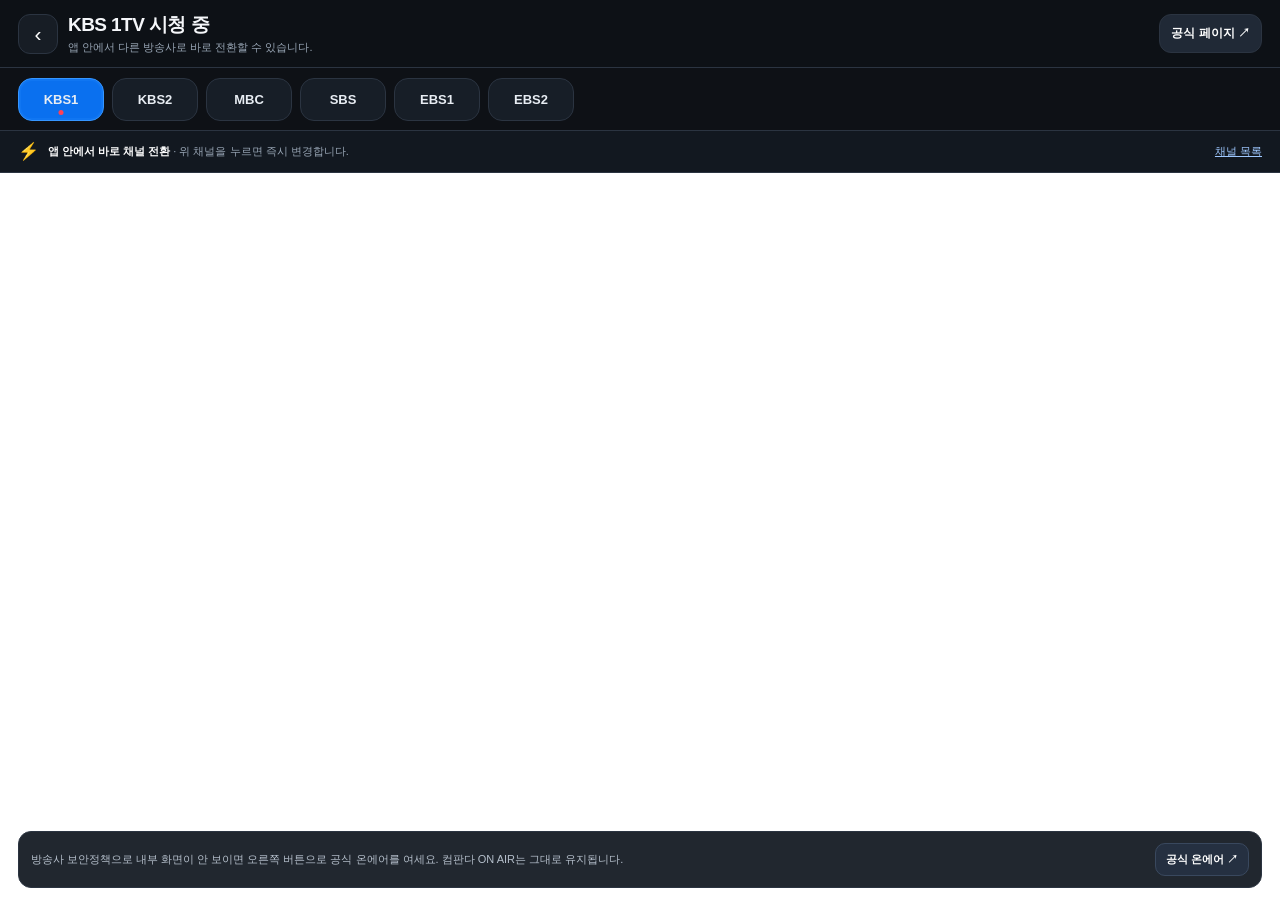
==== viewer.html @ 3d15b728 "Add persistent in-app channel switcher viewer" ====
<!doctype html>
<html lang="ko">
<head>
  <meta charset="utf-8">
  <meta name="viewport" content="width=device-width,initial-scale=1,maximum-scale=5,viewport-fit=cover">
  <meta name="theme-color" content="#0e1116">
  <meta name="apple-mobile-web-app-capable" content="yes">
  <meta name="apple-mobile-web-app-status-bar-style" content="black-translucent">
  <meta name="apple-mobile-web-app-title" content="컴판다 온에어">
  <link rel="apple-touch-icon" href="./icon-180.png">
  <link rel="manifest" href="./manifest.webmanifest">
  <title>컴판다 ON AIR 시청</title>
  <style>
    :root{color-scheme:dark;--bg:#0e1116;--panel:#141a22;--card:#171c24;--line:#2b3441;--txt:#f5f7fa;--muted:#98a5b4;--accent:#ff4255;--safe-t:env(safe-area-inset-top,0px);--safe-r:env(safe-area-inset-right,0px);--safe-b:env(safe-area-inset-bottom,0px);--safe-l:env(safe-area-inset-left,0px)}
    *{box-sizing:border-box;-webkit-tap-highlight-color:transparent}
    html,body{margin:0;width:100%;height:100%;background:var(--bg);color:var(--txt);font-family:-apple-system,BlinkMacSystemFont,"Segoe UI",Roboto,"Noto Sans KR",sans-serif;overflow:hidden}
    body{padding:var(--safe-t) var(--safe-r) var(--safe-b) var(--safe-l)}
    button,a{touch-action:manipulation;font:inherit}
    .app{height:100%;display:grid;grid-template-rows:auto auto auto minmax(0,1fr);background:var(--bg)}
    .topbar{display:flex;align-items:center;gap:10px;padding:10px 12px 8px;border-bottom:1px solid var(--line);background:rgba(14,17,22,.97)}
    .back{width:40px;height:40px;border:1px solid var(--line);border-radius:12px;background:#171d25;color:#fff;font-size:21px;display:grid;place-items:center;text-decoration:none;flex:0 0 auto}
    .titles{min-width:0;flex:1}.title{font-size:17px;font-weight:900;letter-spacing:-.03em;white-space:nowrap;overflow:hidden;text-overflow:ellipsis}.status{font-size:11px;color:var(--muted);margin-top:2px;white-space:nowrap;overflow:hidden;text-overflow:ellipsis}
    .external{flex:0 0 auto;text-decoration:none;color:#fff;background:#202936;border:1px solid var(--line);border-radius:12px;padding:10px 11px;font-size:12px;font-weight:850;white-space:nowrap}
    .channels{display:flex;gap:8px;overflow-x:auto;scrollbar-width:none;padding:10px 10px 9px;background:var(--bg);border-bottom:1px solid var(--line);overscroll-behavior-x:contain}.channels::-webkit-scrollbar{display:none}
    .channel{flex:0 0 auto;min-width:69px;height:43px;border:1px solid var(--line);border-radius:14px;background:#171e27;color:#e8edf3;font-size:13px;font-weight:900;padding:0 13px;position:relative}.channel.active{background:#0a70ef;border-color:#3696ff;box-shadow:0 0 0 2px rgba(54,150,255,.16) inset}.channel.active:after{content:"";position:absolute;left:50%;bottom:5px;width:5px;height:5px;border-radius:50%;background:#ff4055;transform:translateX(-50%)}
    .helper{display:flex;align-items:center;gap:9px;padding:8px 12px;background:#121820;border-bottom:1px solid var(--line);font-size:11px;color:var(--muted)}.helper b{color:#fff}.bolt{font-size:17px;color:#4ea2ff}.fallback{margin-left:auto;border:0;background:none;color:#9fc8ff;text-decoration:underline;font-size:11px;padding:5px 0;white-space:nowrap}
    .frame-wrap{position:relative;min-height:0;background:#080a0d}.frame-wrap iframe{width:100%;height:100%;border:0;background:white;display:block}.loading{position:absolute;inset:0;display:grid;place-items:center;background:#0d1117;color:var(--muted);font-size:13px;z-index:2;pointer-events:none}.loading.hide{display:none}
    .blocked{position:absolute;left:12px;right:12px;bottom:12px;padding:11px 12px;border-radius:13px;background:rgba(20,26,34,.94);border:1px solid var(--line);display:flex;align-items:center;gap:9px;z-index:3}.blocked span{font-size:11px;color:#b6c0cc;line-height:1.35;flex:1}.blocked a{color:#fff;background:#253041;border:1px solid #39485e;border-radius:10px;padding:8px 10px;text-decoration:none;font-size:11px;font-weight:850;white-space:nowrap}
    @media(min-width:700px){.topbar{padding:12px 18px}.channels{padding-left:18px;padding-right:18px}.helper{padding-left:18px;padding-right:18px}.channel{min-width:86px}.title{font-size:19px}.blocked{left:18px;right:18px}}
    @media(orientation:landscape) and (max-height:560px){.topbar{padding-top:6px;padding-bottom:6px}.back{width:36px;height:36px}.external{padding:8px 10px}.channels{padding-top:6px;padding-bottom:6px}.channel{height:36px;border-radius:11px}.helper{padding-top:5px;padding-bottom:5px}}
  </style>
</head>
<body>
  <main class="app">
    <header class="topbar">
      <a class="back" href="./index.html" aria-label="홈으로">‹</a>
      <div class="titles"><div id="title" class="title">KBS 1TV 시청 중</div><div id="status" class="status">앱 안에서 다른 방송사로 바로 전환할 수 있습니다.</div></div>
      <a id="external" class="external" href="#" target="compandaOfficialLive" rel="noopener">공식 페이지 ↗</a>
    </header>

    <nav id="channels" class="channels" aria-label="채널 전환">
      <button class="channel" data-id="kbs1">KBS1</button>
      <button class="channel" data-id="kbs2">KBS2</button>
      <button class="channel" data-id="mbc">MBC</button>
      <button class="channel" data-id="sbs">SBS</button>
      <button class="channel" data-id="ebs1">EBS1</button>
      <button class="channel" data-id="ebs2">EBS2</button>
    </nav>

    <div class="helper"><span class="bolt">⚡</span><span><b>앱 안에서 바로 채널 전환</b> · 위 채널을 누르면 즉시 변경합니다.</span><button id="homeBtn" class="fallback" type="button">채널 목록</button></div>

    <section class="frame-wrap">
      <div id="loading" class="loading">공식 온에어 페이지 불러오는 중…</div>
      <iframe id="viewer" title="방송사 공식 온에어" allow="autoplay; fullscreen; picture-in-picture" referrerpolicy="strict-origin-when-cross-origin"></iframe>
      <div class="blocked"><span>방송사 보안정책으로 내부 화면이 안 보이면 오른쪽 버튼으로 공식 온에어를 여세요. 컴판다 ON AIR는 그대로 유지됩니다.</span><a id="blockedExternal" href="#" target="compandaOfficialLive" rel="noopener">공식 온에어 ↗</a></div>
    </section>
  </main>
<script>
const CHANNELS={
  kbs1:{name:'KBS 1TV',url:'https://onair.kbs.co.kr/index.html?sname=onair&stype=live&ch_code=11&ch_type=globalList'},
  kbs2:{name:'KBS 2TV',url:'https://onair.kbs.co.kr/index.html?sname=onair&stype=live&ch_code=12&ch_type=globalList'},
  mbc:{name:'MBC',url:'https://onair.imbc.com/'},
  sbs:{name:'SBS',url:'https://www.sbs.co.kr/ko/live'},
  ebs1:{name:'EBS 1',url:'https://www.ebs.co.kr/onair?channelCodeString=tv'},
  ebs2:{name:'EBS 2',url:'https://www.ebs.co.kr/onair?channelCodeString=tv2'}
};
const params=new URLSearchParams(location.search);
const viewer=document.getElementById('viewer');
const loading=document.getElementById('loading');
const title=document.getElementById('title');
const external=document.getElementById('external');
const blockedExternal=document.getElementById('blockedExternal');
const buttons=[...document.querySelectorAll('.channel')];

function selectChannel(id,push=true){
  if(!CHANNELS[id]) id='kbs1';
  const ch=CHANNELS[id];
  buttons.forEach(b=>b.classList.toggle('active',b.dataset.id===id));
  const active=buttons.find(b=>b.dataset.id===id); active?.scrollIntoView({behavior:'smooth',inline:'center',block:'nearest'});
  title.textContent=`${ch.name} 시청 중`;
  document.title=`${ch.name} · 컴판다 ON AIR`;
  external.href=ch.url; blockedExternal.href=ch.url;
  loading.classList.remove('hide');
  viewer.src=ch.url;
  try{localStorage.setItem('companda-last-channel',id)}catch(e){}
  if(push){const q=new URLSearchParams(location.search);q.set('ch',id);history.replaceState(null,'',`${location.pathname}?${q.toString()}`)}
}
viewer.addEventListener('load',()=>{setTimeout(()=>loading.classList.add('hide'),250)});
buttons.forEach(b=>b.addEventListener('click',()=>selectChannel(b.dataset.id)));
document.getElementById('homeBtn').addEventListener('click',()=>location.href='./index.html');
let initial=params.get('ch');
if(!CHANNELS[initial]){try{initial=localStorage.getItem('companda-last-channel')}catch(e){}}
selectChannel(CHANNELS[initial]?initial:'kbs1',false);
if('serviceWorker' in navigator) window.addEventListener('load',()=>navigator.serviceWorker.register('./sw.js').catch(()=>{}));
</script>
</body>
</html>
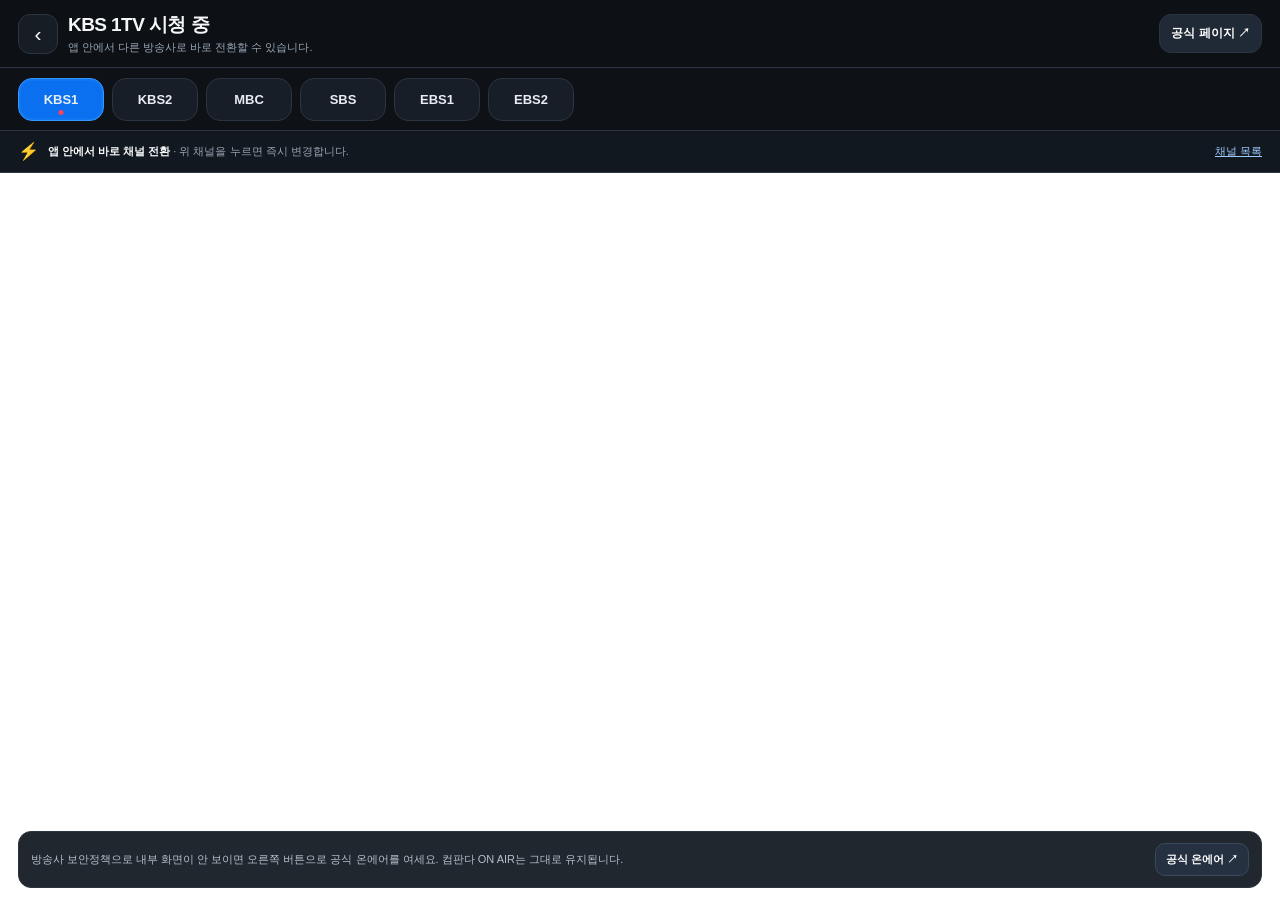
==== commit f9a58b75: "Add reliable iPhone fallback viewer" ====
--- a/viewer.html
+++ b/viewer.html
@@ -7,91 +7,37 @@
   <meta name="apple-mobile-web-app-capable" content="yes">
   <meta name="apple-mobile-web-app-status-bar-style" content="black-translucent">
   <meta name="apple-mobile-web-app-title" content="컴판다 온에어">
-  <link rel="apple-touch-icon" href="./icon-180.png">
-  <link rel="manifest" href="./manifest.webmanifest">
+  <link rel="apple-touch-icon" href="./icon-180.png"><link rel="manifest" href="./manifest.webmanifest">
   <title>컴판다 ON AIR 시청</title>
   <style>
-    :root{color-scheme:dark;--bg:#0e1116;--panel:#141a22;--card:#171c24;--line:#2b3441;--txt:#f5f7fa;--muted:#98a5b4;--accent:#ff4255;--safe-t:env(safe-area-inset-top,0px);--safe-r:env(safe-area-inset-right,0px);--safe-b:env(safe-area-inset-bottom,0px);--safe-l:env(safe-area-inset-left,0px)}
-    *{box-sizing:border-box;-webkit-tap-highlight-color:transparent}
-    html,body{margin:0;width:100%;height:100%;background:var(--bg);color:var(--txt);font-family:-apple-system,BlinkMacSystemFont,"Segoe UI",Roboto,"Noto Sans KR",sans-serif;overflow:hidden}
-    body{padding:var(--safe-t) var(--safe-r) var(--safe-b) var(--safe-l)}
-    button,a{touch-action:manipulation;font:inherit}
-    .app{height:100%;display:grid;grid-template-rows:auto auto auto minmax(0,1fr);background:var(--bg)}
-    .topbar{display:flex;align-items:center;gap:10px;padding:10px 12px 8px;border-bottom:1px solid var(--line);background:rgba(14,17,22,.97)}
-    .back{width:40px;height:40px;border:1px solid var(--line);border-radius:12px;background:#171d25;color:#fff;font-size:21px;display:grid;place-items:center;text-decoration:none;flex:0 0 auto}
-    .titles{min-width:0;flex:1}.title{font-size:17px;font-weight:900;letter-spacing:-.03em;white-space:nowrap;overflow:hidden;text-overflow:ellipsis}.status{font-size:11px;color:var(--muted);margin-top:2px;white-space:nowrap;overflow:hidden;text-overflow:ellipsis}
-    .external{flex:0 0 auto;text-decoration:none;color:#fff;background:#202936;border:1px solid var(--line);border-radius:12px;padding:10px 11px;font-size:12px;font-weight:850;white-space:nowrap}
-    .channels{display:flex;gap:8px;overflow-x:auto;scrollbar-width:none;padding:10px 10px 9px;background:var(--bg);border-bottom:1px solid var(--line);overscroll-behavior-x:contain}.channels::-webkit-scrollbar{display:none}
-    .channel{flex:0 0 auto;min-width:69px;height:43px;border:1px solid var(--line);border-radius:14px;background:#171e27;color:#e8edf3;font-size:13px;font-weight:900;padding:0 13px;position:relative}.channel.active{background:#0a70ef;border-color:#3696ff;box-shadow:0 0 0 2px rgba(54,150,255,.16) inset}.channel.active:after{content:"";position:absolute;left:50%;bottom:5px;width:5px;height:5px;border-radius:50%;background:#ff4055;transform:translateX(-50%)}
+    :root{color-scheme:dark;--bg:#0e1116;--panel:#141a22;--line:#2b3441;--txt:#f5f7fa;--muted:#98a5b4;--safe-t:env(safe-area-inset-top,0px);--safe-r:env(safe-area-inset-right,0px);--safe-b:env(safe-area-inset-bottom,0px);--safe-l:env(safe-area-inset-left,0px)}
+    *{box-sizing:border-box;-webkit-tap-highlight-color:transparent}html,body{margin:0;width:100%;height:100%;background:var(--bg);color:var(--txt);font-family:-apple-system,BlinkMacSystemFont,"Segoe UI",Roboto,"Noto Sans KR",sans-serif;overflow:hidden}body{padding:var(--safe-t) var(--safe-r) var(--safe-b) var(--safe-l)}button,a{touch-action:manipulation;font:inherit}
+    .app{height:100%;display:grid;grid-template-rows:auto auto auto minmax(0,1fr);background:var(--bg)}.topbar{display:flex;align-items:center;gap:10px;padding:10px 12px 8px;border-bottom:1px solid var(--line);background:rgba(14,17,22,.97)}.back{width:40px;height:40px;border:1px solid var(--line);border-radius:12px;background:#171d25;color:#fff;font-size:21px;display:grid;place-items:center;text-decoration:none;flex:0 0 auto}.titles{min-width:0;flex:1}.title{font-size:17px;font-weight:900;letter-spacing:-.03em;white-space:nowrap;overflow:hidden;text-overflow:ellipsis}.status{font-size:11px;color:var(--muted);margin-top:2px;white-space:nowrap;overflow:hidden;text-overflow:ellipsis}.external{flex:0 0 auto;text-decoration:none;color:#fff;background:#202936;border:1px solid var(--line);border-radius:12px;padding:10px 11px;font-size:12px;font-weight:850;white-space:nowrap}
+    .channels{display:flex;gap:8px;overflow-x:auto;scrollbar-width:none;padding:10px 10px 9px;background:var(--bg);border-bottom:1px solid var(--line);overscroll-behavior-x:contain}.channels::-webkit-scrollbar{display:none}.channel{flex:0 0 auto;min-width:69px;height:43px;border:1px solid var(--line);border-radius:14px;background:#171e27;color:#e8edf3;font-size:13px;font-weight:900;padding:0 13px;position:relative}.channel.active{background:#0a70ef;border-color:#3696ff;box-shadow:0 0 0 2px rgba(54,150,255,.16) inset}.channel.active:after{content:"";position:absolute;left:50%;bottom:5px;width:5px;height:5px;border-radius:50%;background:#ff4055;transform:translateX(-50%)}
     .helper{display:flex;align-items:center;gap:9px;padding:8px 12px;background:#121820;border-bottom:1px solid var(--line);font-size:11px;color:var(--muted)}.helper b{color:#fff}.bolt{font-size:17px;color:#4ea2ff}.fallback{margin-left:auto;border:0;background:none;color:#9fc8ff;text-decoration:underline;font-size:11px;padding:5px 0;white-space:nowrap}
-    .frame-wrap{position:relative;min-height:0;background:#080a0d}.frame-wrap iframe{width:100%;height:100%;border:0;background:white;display:block}.loading{position:absolute;inset:0;display:grid;place-items:center;background:#0d1117;color:var(--muted);font-size:13px;z-index:2;pointer-events:none}.loading.hide{display:none}
-    .blocked{position:absolute;left:12px;right:12px;bottom:12px;padding:11px 12px;border-radius:13px;background:rgba(20,26,34,.94);border:1px solid var(--line);display:flex;align-items:center;gap:9px;z-index:3}.blocked span{font-size:11px;color:#b6c0cc;line-height:1.35;flex:1}.blocked a{color:#fff;background:#253041;border:1px solid #39485e;border-radius:10px;padding:8px 10px;text-decoration:none;font-size:11px;font-weight:850;white-space:nowrap}
-    @media(min-width:700px){.topbar{padding:12px 18px}.channels{padding-left:18px;padding-right:18px}.helper{padding-left:18px;padding-right:18px}.channel{min-width:86px}.title{font-size:19px}.blocked{left:18px;right:18px}}
-    @media(orientation:landscape) and (max-height:560px){.topbar{padding-top:6px;padding-bottom:6px}.back{width:36px;height:36px}.external{padding:8px 10px}.channels{padding-top:6px;padding-bottom:6px}.channel{height:36px;border-radius:11px}.helper{padding-top:5px;padding-bottom:5px}}
+    .frame-wrap{position:relative;min-height:0;background:#080a0d}.frame-wrap iframe{width:100%;height:100%;border:0;background:white;display:block}.loading{position:absolute;inset:0;display:grid;place-items:center;background:#0d1117;color:var(--muted);font-size:13px;z-index:2;pointer-events:none}.loading.hide{display:none}.blocked{position:absolute;left:12px;right:12px;bottom:12px;padding:11px 12px;border-radius:13px;background:rgba(20,26,34,.94);border:1px solid var(--line);display:flex;align-items:center;gap:9px;z-index:3}.blocked span{font-size:11px;color:#b6c0cc;line-height:1.35;flex:1}.blocked a{color:#fff;background:#253041;border:1px solid #39485e;border-radius:10px;padding:8px 10px;text-decoration:none;font-size:11px;font-weight:850;white-space:nowrap}
+    .ios-panel{display:none;position:absolute;inset:0;padding:22px;align-items:center;justify-content:center;background:radial-gradient(circle at 50% 15%,#182231 0,#0b0f14 58%);text-align:center}.ios-card{width:min(420px,100%);border:1px solid var(--line);border-radius:22px;background:#141a22;padding:24px 18px}.ios-icon{font-size:42px}.ios-name{font-size:24px;font-weight:950;margin:10px 0 6px}.ios-text{font-size:13px;color:var(--muted);line-height:1.55;margin-bottom:18px}.ios-open{display:block;width:100%;border:0;border-radius:14px;background:#0a70ef;color:#fff;text-decoration:none;padding:14px 16px;font-size:15px;font-weight:900}.ios-tip{margin-top:10px;color:#788697;font-size:11px;line-height:1.45}
+    html.ios-mode .frame-wrap iframe,html.ios-mode .loading,html.ios-mode .blocked{display:none!important}html.ios-mode .ios-panel{display:flex}
+    @media(min-width:700px){.topbar{padding:12px 18px}.channels{padding-left:18px;padding-right:18px}.helper{padding-left:18px;padding-right:18px}.channel{min-width:86px}.title{font-size:19px}.blocked{left:18px;right:18px}}@media(orientation:landscape) and (max-height:560px){.topbar{padding-top:6px;padding-bottom:6px}.back{width:36px;height:36px}.external{padding:8px 10px}.channels{padding-top:6px;padding-bottom:6px}.channel{height:36px;border-radius:11px}.helper{padding-top:5px;padding-bottom:5px}}
   </style>
 </head>
 <body>
   <main class="app">
-    <header class="topbar">
-      <a class="back" href="./index.html" aria-label="홈으로">‹</a>
-      <div class="titles"><div id="title" class="title">KBS 1TV 시청 중</div><div id="status" class="status">앱 안에서 다른 방송사로 바로 전환할 수 있습니다.</div></div>
-      <a id="external" class="external" href="#" target="compandaOfficialLive" rel="noopener">공식 페이지 ↗</a>
-    </header>
-
-    <nav id="channels" class="channels" aria-label="채널 전환">
-      <button class="channel" data-id="kbs1">KBS1</button>
-      <button class="channel" data-id="kbs2">KBS2</button>
-      <button class="channel" data-id="mbc">MBC</button>
-      <button class="channel" data-id="sbs">SBS</button>
-      <button class="channel" data-id="ebs1">EBS1</button>
-      <button class="channel" data-id="ebs2">EBS2</button>
-    </nav>
-
+    <header class="topbar"><a class="back" href="./index.html" aria-label="홈으로">‹</a><div class="titles"><div id="title" class="title">KBS 1TV 시청 중</div><div id="status" class="status">앱 안에서 다른 방송사로 바로 전환할 수 있습니다.</div></div><a id="external" class="external" href="#" target="_blank" rel="noopener">공식 페이지 ↗</a></header>
+    <nav class="channels" aria-label="채널 전환"><button class="channel" data-id="kbs1">KBS1</button><button class="channel" data-id="kbs2">KBS2</button><button class="channel" data-id="mbc">MBC</button><button class="channel" data-id="sbs">SBS</button><button class="channel" data-id="ebs1">EBS1</button><button class="channel" data-id="ebs2">EBS2</button></nav>
     <div class="helper"><span class="bolt">⚡</span><span><b>앱 안에서 바로 채널 전환</b> · 위 채널을 누르면 즉시 변경합니다.</span><button id="homeBtn" class="fallback" type="button">채널 목록</button></div>
-
     <section class="frame-wrap">
-      <div id="loading" class="loading">공식 온에어 페이지 불러오는 중…</div>
-      <iframe id="viewer" title="방송사 공식 온에어" allow="autoplay; fullscreen; picture-in-picture" referrerpolicy="strict-origin-when-cross-origin"></iframe>
-      <div class="blocked"><span>방송사 보안정책으로 내부 화면이 안 보이면 오른쪽 버튼으로 공식 온에어를 여세요. 컴판다 ON AIR는 그대로 유지됩니다.</span><a id="blockedExternal" href="#" target="compandaOfficialLive" rel="noopener">공식 온에어 ↗</a></div>
+      <div id="loading" class="loading">공식 온에어 페이지 불러오는 중…</div><iframe id="viewer" title="방송사 공식 온에어" allow="autoplay; fullscreen; picture-in-picture" referrerpolicy="strict-origin-when-cross-origin"></iframe>
+      <div class="blocked"><span>방송사 보안정책으로 내부 화면이 안 보이면 오른쪽 버튼으로 공식 온에어를 여세요. 컴판다 ON AIR는 그대로 유지됩니다.</span><a id="blockedExternal" href="#" target="_blank" rel="noopener">공식 온에어 ↗</a></div>
+      <div class="ios-panel"><div class="ios-card"><div class="ios-icon">📺</div><div id="iosName" class="ios-name">KBS 1TV</div><div class="ios-text">아이폰에서는 방송사 보안정책 때문에 앱 내부 화면이 비어 보일 수 있습니다.<br>아래 버튼으로 공식 온에어를 Safari에서 바로 여세요.</div><a id="iosOpen" class="ios-open" href="#" target="_blank" rel="noopener">공식 온에어 바로 열기</a><div class="ios-tip">컴판다 ON AIR 앱은 종료되지 않습니다. Safari에서 시청 후 앱으로 돌아오면 다른 채널을 바로 선택할 수 있습니다.</div></div></div>
     </section>
   </main>
 <script>
-const CHANNELS={
-  kbs1:{name:'KBS 1TV',url:'https://onair.kbs.co.kr/index.html?sname=onair&stype=live&ch_code=11&ch_type=globalList'},
-  kbs2:{name:'KBS 2TV',url:'https://onair.kbs.co.kr/index.html?sname=onair&stype=live&ch_code=12&ch_type=globalList'},
-  mbc:{name:'MBC',url:'https://onair.imbc.com/'},
-  sbs:{name:'SBS',url:'https://www.sbs.co.kr/ko/live'},
-  ebs1:{name:'EBS 1',url:'https://www.ebs.co.kr/onair?channelCodeString=tv'},
-  ebs2:{name:'EBS 2',url:'https://www.ebs.co.kr/onair?channelCodeString=tv2'}
-};
-const params=new URLSearchParams(location.search);
-const viewer=document.getElementById('viewer');
-const loading=document.getElementById('loading');
-const title=document.getElementById('title');
-const external=document.getElementById('external');
-const blockedExternal=document.getElementById('blockedExternal');
-const buttons=[...document.querySelectorAll('.channel')];
-
-function selectChannel(id,push=true){
-  if(!CHANNELS[id]) id='kbs1';
-  const ch=CHANNELS[id];
-  buttons.forEach(b=>b.classList.toggle('active',b.dataset.id===id));
-  const active=buttons.find(b=>b.dataset.id===id); active?.scrollIntoView({behavior:'smooth',inline:'center',block:'nearest'});
-  title.textContent=`${ch.name} 시청 중`;
-  document.title=`${ch.name} · 컴판다 ON AIR`;
-  external.href=ch.url; blockedExternal.href=ch.url;
-  loading.classList.remove('hide');
-  viewer.src=ch.url;
-  try{localStorage.setItem('companda-last-channel',id)}catch(e){}
-  if(push){const q=new URLSearchParams(location.search);q.set('ch',id);history.replaceState(null,'',`${location.pathname}?${q.toString()}`)}
-}
-viewer.addEventListener('load',()=>{setTimeout(()=>loading.classList.add('hide'),250)});
-buttons.forEach(b=>b.addEventListener('click',()=>selectChannel(b.dataset.id)));
-document.getElementById('homeBtn').addEventListener('click',()=>location.href='./index.html');
-let initial=params.get('ch');
-if(!CHANNELS[initial]){try{initial=localStorage.getItem('companda-last-channel')}catch(e){}}
-selectChannel(CHANNELS[initial]?initial:'kbs1',false);
-if('serviceWorker' in navigator) window.addEventListener('load',()=>navigator.serviceWorker.register('./sw.js').catch(()=>{}));
+const CHANNELS={kbs1:{name:'KBS 1TV',url:'https://onair.kbs.co.kr/index.html?sname=onair&stype=live&ch_code=11&ch_type=globalList'},kbs2:{name:'KBS 2TV',url:'https://onair.kbs.co.kr/index.html?sname=onair&stype=live&ch_code=12&ch_type=globalList'},mbc:{name:'MBC',url:'https://onair.imbc.com/'},sbs:{name:'SBS',url:'https://www.sbs.co.kr/ko/live'},ebs1:{name:'EBS 1',url:'https://www.ebs.co.kr/onair?channelCodeString=tv'},ebs2:{name:'EBS 2',url:'https://www.ebs.co.kr/onair?channelCodeString=tv2'}};
+const ua=navigator.userAgent||'';const isIOS=/iphone|ipad|ipod/i.test(ua)||(navigator.platform==='MacIntel'&&navigator.maxTouchPoints>1);if(isIOS)document.documentElement.classList.add('ios-mode');
+const params=new URLSearchParams(location.search),viewer=document.getElementById('viewer'),loading=document.getElementById('loading'),title=document.getElementById('title'),status=document.getElementById('status'),external=document.getElementById('external'),blockedExternal=document.getElementById('blockedExternal'),iosOpen=document.getElementById('iosOpen'),iosName=document.getElementById('iosName'),buttons=[...document.querySelectorAll('.channel')];
+function selectChannel(id,push=true){if(!CHANNELS[id])id='kbs1';const ch=CHANNELS[id];buttons.forEach(b=>b.classList.toggle('active',b.dataset.id===id));buttons.find(b=>b.dataset.id===id)?.scrollIntoView({behavior:'smooth',inline:'center',block:'nearest'});title.textContent=`${ch.name} 시청 중`;document.title=`${ch.name} · 컴판다 ON AIR`;external.href=ch.url;blockedExternal.href=ch.url;iosOpen.href=ch.url;iosName.textContent=ch.name;status.textContent=isIOS?'아이폰 최적화 모드 · 공식 Safari 온에어로 바로 연결':'앱 안에서 다른 방송사로 바로 전환할 수 있습니다.';if(!isIOS){loading.classList.remove('hide');viewer.src=ch.url}else{viewer.removeAttribute('src')}try{localStorage.setItem('companda-last-channel',id)}catch(e){}if(push){const q=new URLSearchParams(location.search);q.set('ch',id);history.replaceState(null,'',`${location.pathname}?${q.toString()}`)}}
+viewer.addEventListener('load',()=>setTimeout(()=>loading.classList.add('hide'),250));buttons.forEach(b=>b.addEventListener('click',()=>selectChannel(b.dataset.id)));document.getElementById('homeBtn').addEventListener('click',()=>location.href='./index.html');let initial=params.get('ch');if(!CHANNELS[initial]){try{initial=localStorage.getItem('companda-last-channel')}catch(e){}}selectChannel(CHANNELS[initial]?initial:'kbs1',false);if('serviceWorker'in navigator)window.addEventListener('load',()=>navigator.serviceWorker.register('./sw.js').catch(()=>{}));
 </script>
 </body>
 </html>
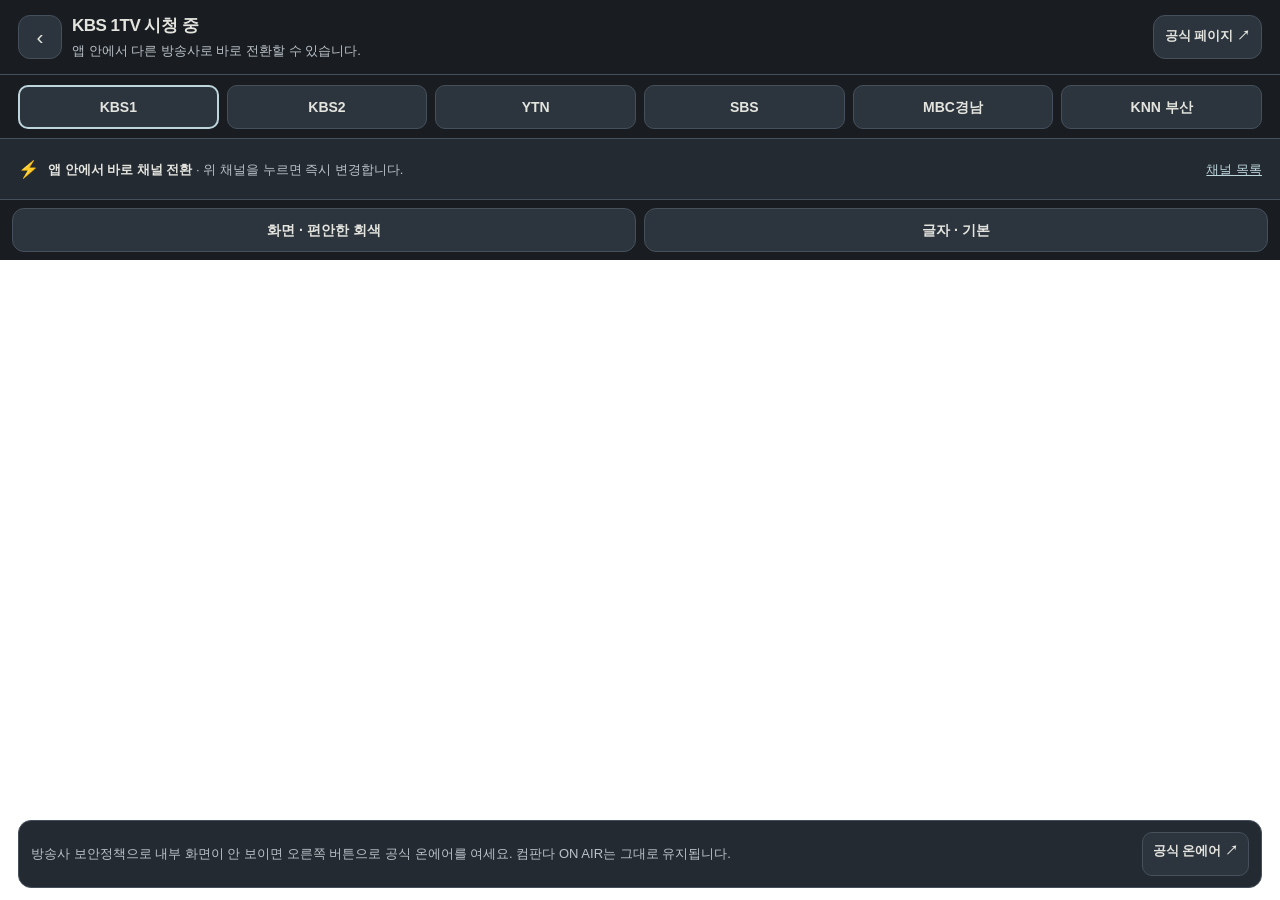
==== commit 2a7b9a45: "Compact mobile onair with comfortable themes, NEW links, YTN and regional channels" ====
--- a/viewer.html
+++ b/viewer.html
@@ -19,13 +19,100 @@
     .ios-panel{display:none;position:absolute;inset:0;padding:22px;align-items:center;justify-content:center;background:radial-gradient(circle at 50% 15%,#182231 0,#0b0f14 58%);text-align:center}.ios-card{width:min(420px,100%);border:1px solid var(--line);border-radius:22px;background:#141a22;padding:24px 18px}.ios-icon{font-size:42px}.ios-name{font-size:24px;font-weight:950;margin:10px 0 6px}.ios-text{font-size:13px;color:var(--muted);line-height:1.55;margin-bottom:18px}.ios-open{display:block;width:100%;border:0;border-radius:14px;background:#0a70ef;color:#fff;text-decoration:none;padding:14px 16px;font-size:15px;font-weight:900}.ios-tip{margin-top:10px;color:#788697;font-size:11px;line-height:1.45}
     html.ios-mode .frame-wrap iframe,html.ios-mode .loading,html.ios-mode .blocked{display:none!important}html.ios-mode .ios-panel{display:flex}
     @media(min-width:700px){.topbar{padding:12px 18px}.channels{padding-left:18px;padding-right:18px}.helper{padding-left:18px;padding-right:18px}.channel{min-width:86px}.title{font-size:19px}.blocked{left:18px;right:18px}}@media(orientation:landscape) and (max-height:560px){.topbar{padding-top:6px;padding-bottom:6px}.back{width:36px;height:36px}.external{padding:8px 10px}.channels{padding-top:6px;padding-bottom:6px}.channel{height:36px;border-radius:11px}.helper{padding-top:5px;padding-bottom:5px}}
-  </style>
+  
+/* Comfortable reading and touch controls */
+:root{--bg:#191d22;--card:#232a31;--panel:#232a31;--line:#46505b;--txt:#e4e4df;--muted:#bbc2c9;--accent:#7c3436;--soft:#2c353e;--gold:#dcc591;--focus:#bed5dc;--reading:1rem}
+:root[data-theme="night"]{--bg:#11161b;--card:#1c242c;--panel:#1c242c;--line:#424e59;--txt:#d6dcd9;--muted:#b3bfc7;--soft:#27323c;--gold:#cbbd99;--focus:#b6cad5}
+:root[data-theme="day"]{color-scheme:light;--bg:#f2efe7;--card:#faf7ef;--panel:#faf7ef;--line:#8e9694;--txt:#263331;--muted:#4c5b57;--soft:#e5e6dc;--gold:#65512d;--focus:#315c58;--accent:#88514a}
+:root[data-large="true"]{--reading:1.125rem}
+html{scroll-padding:16px}
+body{color:var(--txt);line-height:1.6}
+h1{white-space:normal;font-size:clamp(1.15rem,5.2vw,1.7rem);line-height:1.35}
+a,button{-webkit-tap-highlight-color:rgba(180,200,200,.15)}
+button{font-family:inherit;cursor:pointer}
+a:focus-visible,button:focus-visible,summary:focus-visible{outline:3px solid var(--focus)!important;outline-offset:3px}
+.comfort-tools{display:flex;flex-wrap:wrap;gap:8px;margin:0 0 14px}
+.comfort-tools button{flex:1 1 130px;min-height:44px;border:1px solid var(--line);border-radius:12px;background:var(--soft);color:var(--txt);font-size:calc(var(--reading)*.875);font-weight:650;padding:9px 12px;line-height:1.4}
+.comfort-tools button[aria-pressed="true"]{border-color:var(--focus)}
+.desc{font-size:calc(var(--reading)*.875);line-height:1.65}
+.install,.ios,.lab-link{background:var(--card);color:var(--txt);border-color:var(--line)}
+.install{font-size:var(--reading);min-height:48px}
+.ios{font-size:calc(var(--reading)*.875)}
+.ios strong,.ios .tiny{color:var(--txt)}
+.ios .tiny{font-size:calc(var(--reading)*.8125);line-height:1.6}
+.grid{gap:12px}
+.ch{background:var(--card);color:var(--txt);border-color:var(--line);min-height:124px;padding:16px}
+.ch:active{background:var(--soft);transform:none}
+.name{font-size:calc(var(--reading)*1.25);line-height:1.35;letter-spacing:-.02em}
+.sub,.go{font-size:calc(var(--reading)*.8125);line-height:1.5}
+.go{background:var(--soft);color:var(--txt);margin-top:12px}
+.live{background:var(--accent);color:#f4e8e2;font-size:12px;font-weight:700}
+.weekly{background:var(--card);border-color:var(--line);padding:16px;margin-top:20px}
+.weekly h2{font-size:calc(var(--reading)*1.05);color:var(--gold);font-weight:700}
+.weekly-meta,.weekly-note,.notice{font-size:calc(var(--reading)*.8125);line-height:1.7}
+.weekly-source{color:var(--gold);display:inline-flex;align-items:center;min-height:44px}
+.weekly-winner{grid-template-columns:minmax(0,1fr) auto;gap:4px 12px;padding:12px 0;margin:0;border-bottom:1px solid var(--line)}
+.weekly-channel{grid-column:1;font-size:calc(var(--reading)*.8125);font-weight:600;color:var(--muted)}
+.weekly-program{grid-column:1;grid-row:2;font-size:var(--reading)!important;line-height:1.65;font-weight:600}
+.weekly-value{grid-column:2;grid-row:1 / 3;align-self:center;font-size:calc(var(--reading)*1.25);color:var(--gold);font-weight:650}
+.weekly-badge{background:var(--soft);color:var(--gold);font-size:12px;font-weight:600;margin-bottom:8px}
+.weekly-top{border-color:var(--line)}
+.lab-link{font-size:calc(var(--reading)*.875);min-height:48px}
+.topbar{background:var(--bg);flex-wrap:wrap}
+.back,.external,.channel,.blocked a,.ios-open{background:var(--soft);color:var(--txt);border:1px solid var(--line);min-height:44px}
+.back{width:44px;height:44px}
+.external{font-size:calc(var(--reading)*.8125);line-height:1.5}
+.title{font-size:calc(var(--reading)*1.0625);font-weight:700}
+.status{font-size:calc(var(--reading)*.8125)}
+.channels{display:grid;grid-template-columns:repeat(6,minmax(0,1fr));gap:8px;overflow:visible}
+.channel{min-width:0;height:auto;min-height:44px;padding:9px 4px;font-size:calc(var(--reading)*.875);border-radius:10px;font-weight:650}
+.channel.active{background:var(--soft);color:var(--txt);border:2px solid var(--focus);box-shadow:none}
+.channel.active:after{display:none}
+.helper,.blocked,.ios-card{background:var(--panel);color:var(--muted)}
+.helper{font-size:calc(var(--reading)*.8125);line-height:1.5}
+.helper b{color:var(--txt)}
+.fallback{min-height:44px;font-size:13px;color:var(--focus)}
+.blocked span,.blocked a,.ios-text,.ios-tip{font-size:calc(var(--reading)*.8125);line-height:1.6}
+.blocked span{color:var(--muted)}
+.ios-panel{background:var(--bg);overflow-y:auto}
+.ios-name{color:var(--txt)}
+.ios-tip{color:var(--muted)}
+.app{grid-template-rows:auto auto auto auto minmax(180px,1fr);height:100%;overflow-y:auto}
+.app>.comfort-tools{margin:0;padding:8px 12px;background:var(--bg)}
+@media(max-width:600px){.channels{grid-template-columns:repeat(3,minmax(0,1fr))}.wrap{padding-left:14px;padding-right:14px}.blocked{position:static;border-radius:0}.frame-wrap{display:flex;flex-direction:column}.frame-wrap iframe{flex:1;min-height:180px;height:auto}.ios-panel{padding:12px}.ios-card{padding:18px 14px}}
+@media(max-width:359px){.wrap{padding-left:10px;padding-right:10px}.ch{padding:12px;min-height:116px}.name{font-size:calc(var(--reading)*1.125)}.grid{gap:9px}.weekly{padding:12px}.external{white-space:normal}.titles{flex-basis:110px}}
+@media(orientation:landscape) and (max-height:600px){.channels{grid-template-columns:repeat(6,minmax(0,1fr))}.channel{min-height:44px}.ch{min-height:112px}.sub,.go,.notice,.desc{font-size:calc(var(--reading)*.8125)}}
+@media(prefers-reduced-motion:reduce){*,*::before,*::after{animation:none!important;transition:none!important;scroll-behavior:auto!important}}
+
+</style>
+<script>
+(() => {
+  const root=document.documentElement, themes=['soft','night','day'];
+  let theme='soft', large=false;
+  try { const saved=JSON.parse(localStorage.getItem('companda-display')||'{}'); if(themes.includes(saved.theme))theme=saved.theme; large=saved.large===true; } catch {}
+  function apply(){
+    root.dataset.theme=theme;root.dataset.large=String(large);
+    document.querySelector('meta[name="theme-color"]')?.setAttribute('content',{soft:'#191d22',night:'#11161b',day:'#f2efe7'}[theme]);
+    const mode=document.getElementById('comfortTheme'), size=document.getElementById('comfortSize');
+    if(mode)mode.textContent='화면 · '+{soft:'편안한 회색',night:'야간',day:'밝은 낮'}[theme];
+    if(size){size.textContent=large?'글자 · 크게':'글자 · 기본';size.setAttribute('aria-pressed',String(large));}
+  }
+  function save(){try{localStorage.setItem('companda-display',JSON.stringify({theme,large}))}catch{}apply()}
+  apply();
+  document.addEventListener('DOMContentLoaded',()=>{
+    apply();
+    document.getElementById('comfortTheme')?.addEventListener('click',()=>{theme=themes[(themes.indexOf(theme)+1)%themes.length];save()});
+    document.getElementById('comfortSize')?.addEventListener('click',()=>{large=!large;save()});
+  });
+})();
+</script>
 </head>
 <body>
   <main class="app">
     <header class="topbar"><a class="back" href="./index.html" aria-label="홈으로">‹</a><div class="titles"><div id="title" class="title">KBS 1TV 시청 중</div><div id="status" class="status">앱 안에서 다른 방송사로 바로 전환할 수 있습니다.</div></div><a id="external" class="external" href="#" target="_blank" rel="noopener">공식 페이지 ↗</a></header>
-    <nav class="channels" aria-label="채널 전환"><button class="channel" data-id="kbs1">KBS1</button><button class="channel" data-id="kbs2">KBS2</button><button class="channel" data-id="mbc">MBC</button><button class="channel" data-id="sbs">SBS</button><button class="channel" data-id="ebs1">EBS1</button><button class="channel" data-id="ebs2">EBS2</button></nav>
+    <nav class="channels" aria-label="채널 전환"><button class="channel" data-id="kbs1">KBS1</button><button class="channel" data-id="kbs2">KBS2</button><button class="channel" data-id="ytn">YTN</button><button class="channel" data-id="sbs">SBS</button><button class="channel" data-id="mbcgn">MBC경남</button><button class="channel" data-id="knn">KNN 부산</button></nav>
     <div class="helper"><span class="bolt">⚡</span><span><b>앱 안에서 바로 채널 전환</b> · 위 채널을 누르면 즉시 변경합니다.</span><button id="homeBtn" class="fallback" type="button">채널 목록</button></div>
+    <div class="comfort-tools" role="group" aria-label="화면과 글자 설정"><button id="comfortTheme" type="button" aria-label="화면 색상 변경: 편안한 회색, 야간, 밝은 낮">화면 · 편안한 회색</button><button id="comfortSize" type="button" aria-pressed="false">글자 · 기본</button></div>
     <section class="frame-wrap">
       <div id="loading" class="loading">공식 온에어 페이지 불러오는 중…</div><iframe id="viewer" title="방송사 공식 온에어" allow="autoplay; fullscreen; picture-in-picture" referrerpolicy="strict-origin-when-cross-origin"></iframe>
       <div class="blocked"><span>방송사 보안정책으로 내부 화면이 안 보이면 오른쪽 버튼으로 공식 온에어를 여세요. 컴판다 ON AIR는 그대로 유지됩니다.</span><a id="blockedExternal" href="#" target="_blank" rel="noopener">공식 온에어 ↗</a></div>
@@ -33,10 +120,10 @@
     </section>
   </main>
 <script>
-const CHANNELS={kbs1:{name:'KBS 1TV',url:'https://onair.kbs.co.kr/index.html?sname=onair&stype=live&ch_code=11&ch_type=globalList'},kbs2:{name:'KBS 2TV',url:'https://onair.kbs.co.kr/index.html?sname=onair&stype=live&ch_code=12&ch_type=globalList'},mbc:{name:'MBC',url:'https://onair.imbc.com/'},sbs:{name:'SBS',url:'https://www.sbs.co.kr/ko/live'},ebs1:{name:'EBS 1',url:'https://www.ebs.co.kr/onair?channelCodeString=tv'},ebs2:{name:'EBS 2',url:'https://www.ebs.co.kr/onair?channelCodeString=tv2'}};
+const CHANNELS={kbs1:{name:'KBS 1TV',url:'https://onair.kbs.co.kr/index.html?sname=onair&stype=live&ch_code=11&ch_type=globalList'},kbs2:{name:'KBS 2TV',url:'https://onair.kbs.co.kr/index.html?sname=onair&stype=live&ch_code=12&ch_type=globalList'},ytn:{name:'YTN',url:'https://www.ytn.co.kr/_hd/hd_main.html'},sbs:{name:'SBS',url:'https://www.sbs.co.kr/ko/live'},mbcgn:{name:'MBC경남 · 창원',url:'https://mbcgn.kr/'},knn:{name:'KNN · 부산경남',url:'https://www.knn.co.kr/onair/?channel=tv'}};
 const ua=navigator.userAgent||'';const isIOS=/iphone|ipad|ipod/i.test(ua)||(navigator.platform==='MacIntel'&&navigator.maxTouchPoints>1);if(isIOS)document.documentElement.classList.add('ios-mode');
 const params=new URLSearchParams(location.search),viewer=document.getElementById('viewer'),loading=document.getElementById('loading'),title=document.getElementById('title'),status=document.getElementById('status'),external=document.getElementById('external'),blockedExternal=document.getElementById('blockedExternal'),iosOpen=document.getElementById('iosOpen'),iosName=document.getElementById('iosName'),buttons=[...document.querySelectorAll('.channel')];
-function selectChannel(id,push=true){if(!CHANNELS[id])id='kbs1';const ch=CHANNELS[id];buttons.forEach(b=>b.classList.toggle('active',b.dataset.id===id));buttons.find(b=>b.dataset.id===id)?.scrollIntoView({behavior:'smooth',inline:'center',block:'nearest'});title.textContent=`${ch.name} 시청 중`;document.title=`${ch.name} · 컴판다 ON AIR`;external.href=ch.url;blockedExternal.href=ch.url;iosOpen.href=ch.url;iosName.textContent=ch.name;status.textContent=isIOS?'아이폰 최적화 모드 · 공식 Safari 온에어로 바로 연결':'앱 안에서 다른 방송사로 바로 전환할 수 있습니다.';if(!isIOS){loading.classList.remove('hide');viewer.src=ch.url}else{viewer.removeAttribute('src')}try{localStorage.setItem('companda-last-channel',id)}catch(e){}if(push){const q=new URLSearchParams(location.search);q.set('ch',id);history.replaceState(null,'',`${location.pathname}?${q.toString()}`)}}
+function selectChannel(id,push=true){if(!CHANNELS[id])id='kbs1';const ch=CHANNELS[id];buttons.forEach(b=>{b.classList.toggle('active',b.dataset.id===id);b.setAttribute('aria-pressed',String(b.dataset.id===id))});buttons.find(b=>b.dataset.id===id)?.scrollIntoView({behavior:window.matchMedia('(prefers-reduced-motion: reduce)').matches?'auto':'smooth',inline:'center',block:'nearest'});title.textContent=`${ch.name} 시청 중`;document.title=`${ch.name} · 컴판다 ON AIR`;external.href=ch.url;blockedExternal.href=ch.url;iosOpen.href=ch.url;iosName.textContent=ch.name;status.textContent=isIOS?'아이폰 최적화 모드 · 공식 Safari 온에어로 바로 연결':'앱 안에서 다른 방송사로 바로 전환할 수 있습니다.';if(!isIOS){loading.classList.remove('hide');viewer.src=ch.url}else{viewer.removeAttribute('src')}try{localStorage.setItem('companda-last-channel',id)}catch(e){}if(push){const q=new URLSearchParams(location.search);q.set('ch',id);history.replaceState(null,'',`${location.pathname}?${q.toString()}`)}}
 viewer.addEventListener('load',()=>setTimeout(()=>loading.classList.add('hide'),250));buttons.forEach(b=>b.addEventListener('click',()=>selectChannel(b.dataset.id)));document.getElementById('homeBtn').addEventListener('click',()=>location.href='./index.html');let initial=params.get('ch');if(!CHANNELS[initial]){try{initial=localStorage.getItem('companda-last-channel')}catch(e){}}selectChannel(CHANNELS[initial]?initial:'kbs1',false);if('serviceWorker'in navigator)window.addEventListener('load',()=>navigator.serviceWorker.register('./sw.js').catch(()=>{}));
 </script>
 </body>
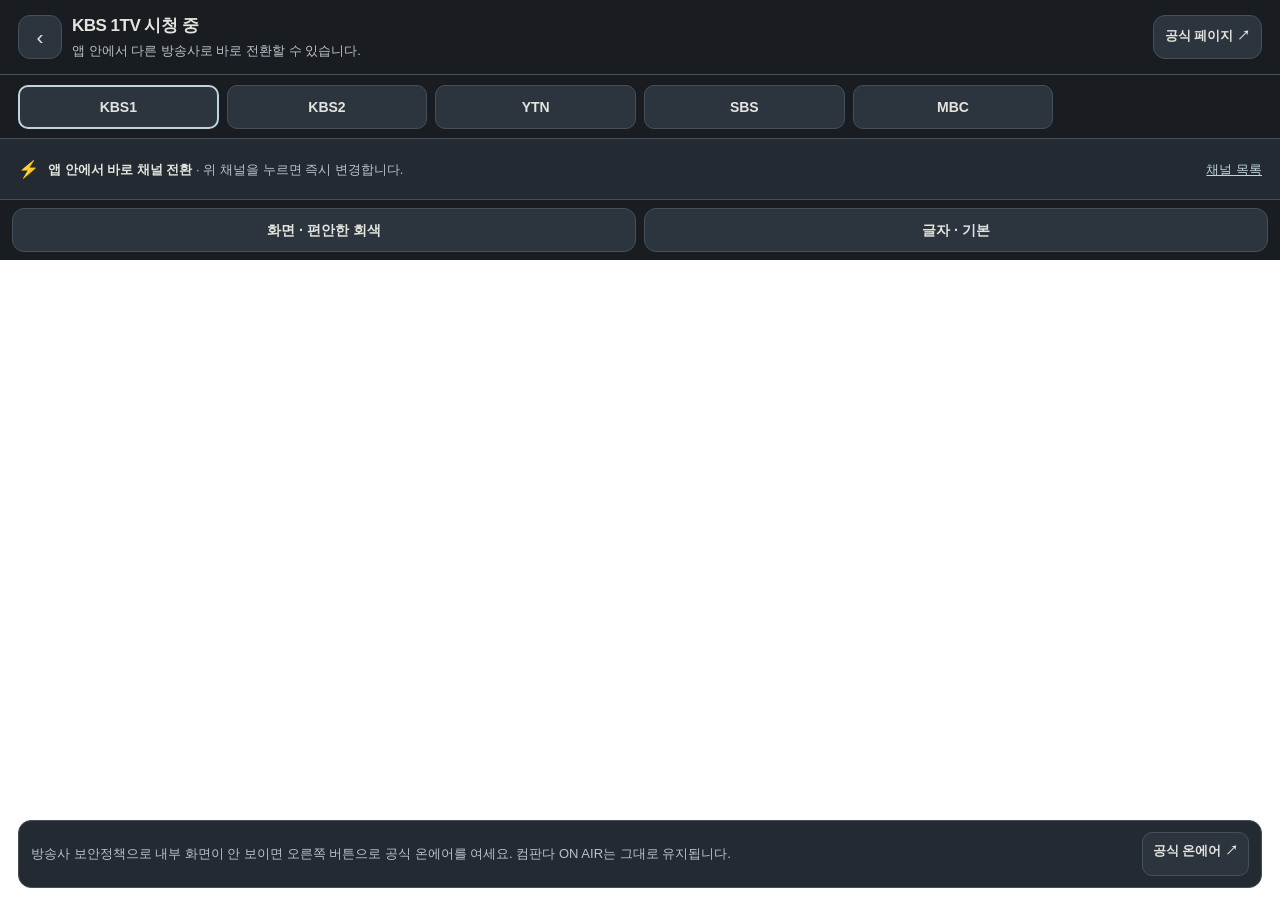
==== commit 7f986fd9: "Replace regional MBC and KNN with nationwide MBC in live channels and weekly rankings" ====
--- a/viewer.html
+++ b/viewer.html
@@ -110,7 +110,7 @@
 <body>
   <main class="app">
     <header class="topbar"><a class="back" href="./index.html" aria-label="홈으로">‹</a><div class="titles"><div id="title" class="title">KBS 1TV 시청 중</div><div id="status" class="status">앱 안에서 다른 방송사로 바로 전환할 수 있습니다.</div></div><a id="external" class="external" href="#" target="_blank" rel="noopener">공식 페이지 ↗</a></header>
-    <nav class="channels" aria-label="채널 전환"><button class="channel" data-id="kbs1">KBS1</button><button class="channel" data-id="kbs2">KBS2</button><button class="channel" data-id="ytn">YTN</button><button class="channel" data-id="sbs">SBS</button><button class="channel" data-id="mbcgn">MBC경남</button><button class="channel" data-id="knn">KNN 부산</button></nav>
+    <nav class="channels" aria-label="채널 전환"><button class="channel" data-id="kbs1">KBS1</button><button class="channel" data-id="kbs2">KBS2</button><button class="channel" data-id="ytn">YTN</button><button class="channel" data-id="sbs">SBS</button><button class="channel" data-id="mbc">MBC</button></nav>
     <div class="helper"><span class="bolt">⚡</span><span><b>앱 안에서 바로 채널 전환</b> · 위 채널을 누르면 즉시 변경합니다.</span><button id="homeBtn" class="fallback" type="button">채널 목록</button></div>
     <div class="comfort-tools" role="group" aria-label="화면과 글자 설정"><button id="comfortTheme" type="button" aria-label="화면 색상 변경: 편안한 회색, 야간, 밝은 낮">화면 · 편안한 회색</button><button id="comfortSize" type="button" aria-pressed="false">글자 · 기본</button></div>
     <section class="frame-wrap">
@@ -120,7 +120,7 @@
     </section>
   </main>
 <script>
-const CHANNELS={kbs1:{name:'KBS 1TV',url:'https://onair.kbs.co.kr/index.html?sname=onair&stype=live&ch_code=11&ch_type=globalList'},kbs2:{name:'KBS 2TV',url:'https://onair.kbs.co.kr/index.html?sname=onair&stype=live&ch_code=12&ch_type=globalList'},ytn:{name:'YTN',url:'https://www.ytn.co.kr/_hd/hd_main.html'},sbs:{name:'SBS',url:'https://www.sbs.co.kr/ko/live'},mbcgn:{name:'MBC경남 · 창원',url:'https://mbcgn.kr/'},knn:{name:'KNN · 부산경남',url:'https://www.knn.co.kr/onair/?channel=tv'}};
+const CHANNELS={kbs1:{name:'KBS 1TV',url:'https://onair.kbs.co.kr/index.html?sname=onair&stype=live&ch_code=11&ch_type=globalList'},kbs2:{name:'KBS 2TV',url:'https://onair.kbs.co.kr/index.html?sname=onair&stype=live&ch_code=12&ch_type=globalList'},ytn:{name:'YTN',url:'https://www.ytn.co.kr/_hd/hd_main.html'},sbs:{name:'SBS',url:'https://www.sbs.co.kr/ko/live'},mbc:{name:'MBC',url:'https://onair.imbc.com/'}};
 const ua=navigator.userAgent||'';const isIOS=/iphone|ipad|ipod/i.test(ua)||(navigator.platform==='MacIntel'&&navigator.maxTouchPoints>1);if(isIOS)document.documentElement.classList.add('ios-mode');
 const params=new URLSearchParams(location.search),viewer=document.getElementById('viewer'),loading=document.getElementById('loading'),title=document.getElementById('title'),status=document.getElementById('status'),external=document.getElementById('external'),blockedExternal=document.getElementById('blockedExternal'),iosOpen=document.getElementById('iosOpen'),iosName=document.getElementById('iosName'),buttons=[...document.querySelectorAll('.channel')];
 function selectChannel(id,push=true){if(!CHANNELS[id])id='kbs1';const ch=CHANNELS[id];buttons.forEach(b=>{b.classList.toggle('active',b.dataset.id===id);b.setAttribute('aria-pressed',String(b.dataset.id===id))});buttons.find(b=>b.dataset.id===id)?.scrollIntoView({behavior:window.matchMedia('(prefers-reduced-motion: reduce)').matches?'auto':'smooth',inline:'center',block:'nearest'});title.textContent=`${ch.name} 시청 중`;document.title=`${ch.name} · 컴판다 ON AIR`;external.href=ch.url;blockedExternal.href=ch.url;iosOpen.href=ch.url;iosName.textContent=ch.name;status.textContent=isIOS?'아이폰 최적화 모드 · 공식 Safari 온에어로 바로 연결':'앱 안에서 다른 방송사로 바로 전환할 수 있습니다.';if(!isIOS){loading.classList.remove('hide');viewer.src=ch.url}else{viewer.removeAttribute('src')}try{localStorage.setItem('companda-last-channel',id)}catch(e){}if(push){const q=new URLSearchParams(location.search);q.set('ch',id);history.replaceState(null,'',`${location.pathname}?${q.toString()}`)}}
